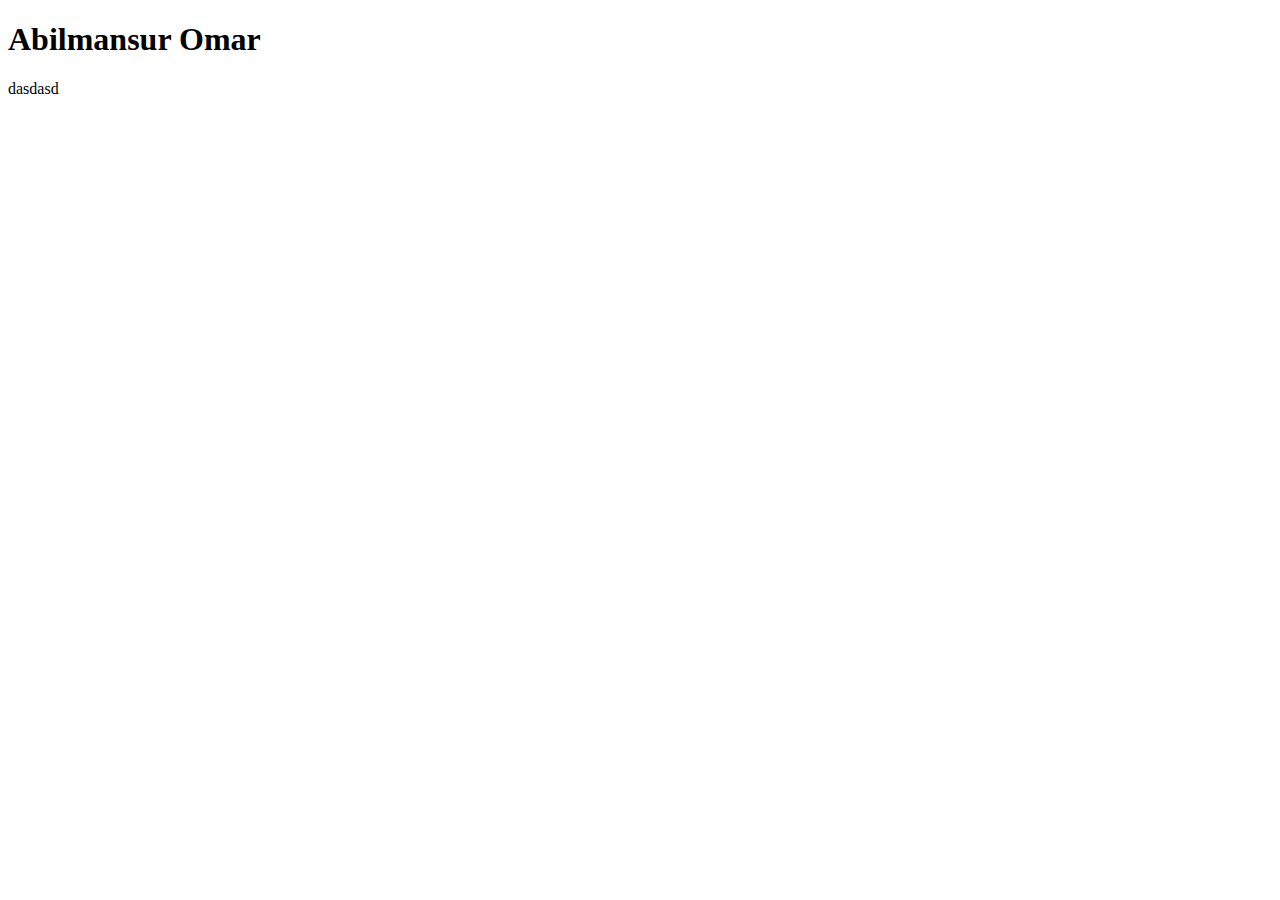
==== index.html @ 1b84843f "Messageee" ====
<!DOCTYPE html>
<html>

<head>

    <meta charset="UTF-8">
    <meta name="viewport" content="width=device=width,initial-scale=1.0">

    <meta http-equiv="X-UA-Compatible"
content="ie=edge">

<title>Abilmansur Omar</title>

</head>

<body>
    <h1>Abilmansur Omar</h1>
</body>
dasdasd

</head>
</html>
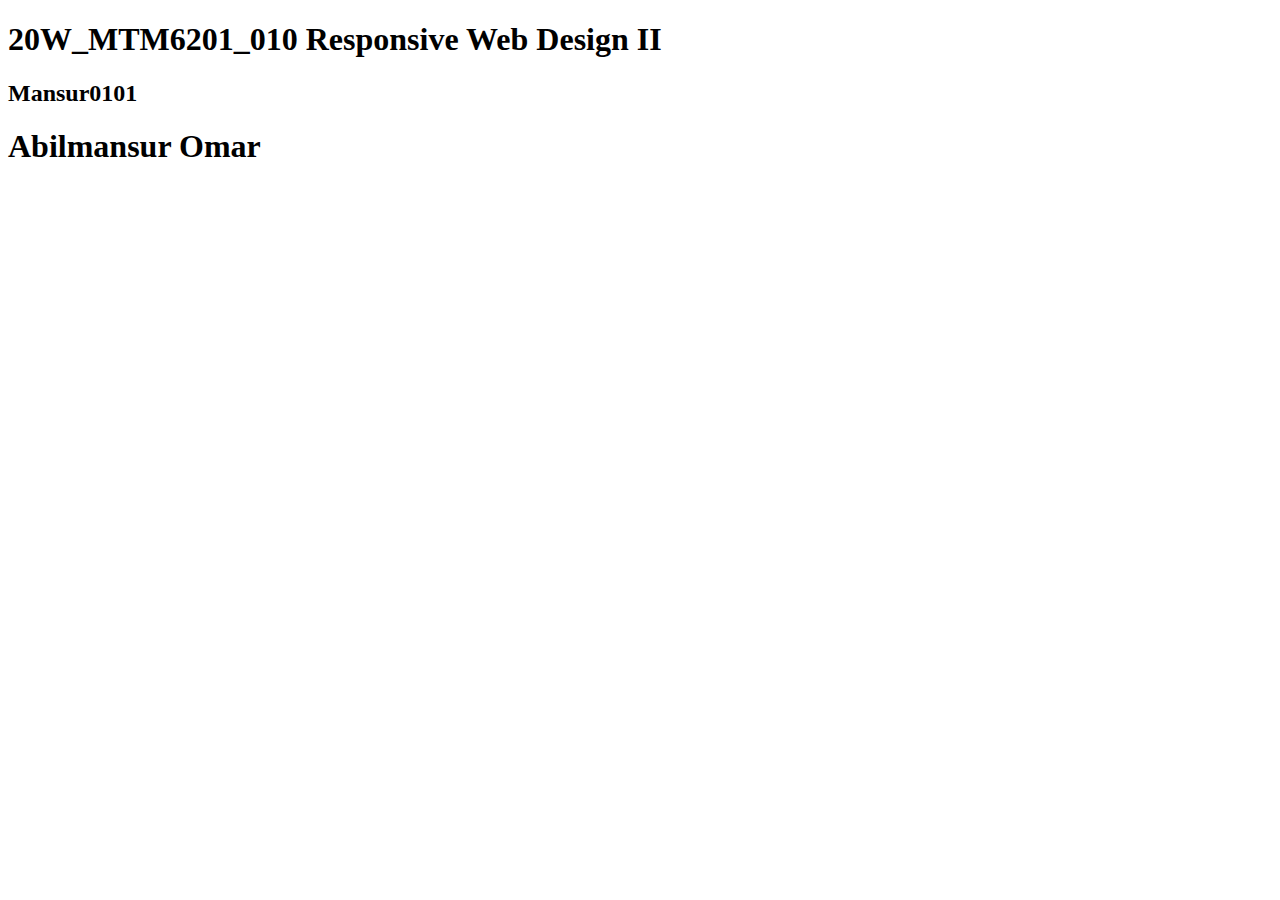
==== commit bebd9d89: "V2" ====
--- a/index.html
+++ b/index.html
@@ -10,13 +10,14 @@
 content="ie=edge">
 
 <title>Abilmansur Omar</title>
-
+<h1> 20W_MTM6201_010 Responsive Web Design II</h1>
+<h2>Mansur0101</h2>
 </head>
 
 <body>
     <h1>Abilmansur Omar</h1>
 </body>
-dasdasd
+
 
 </head>
 </html>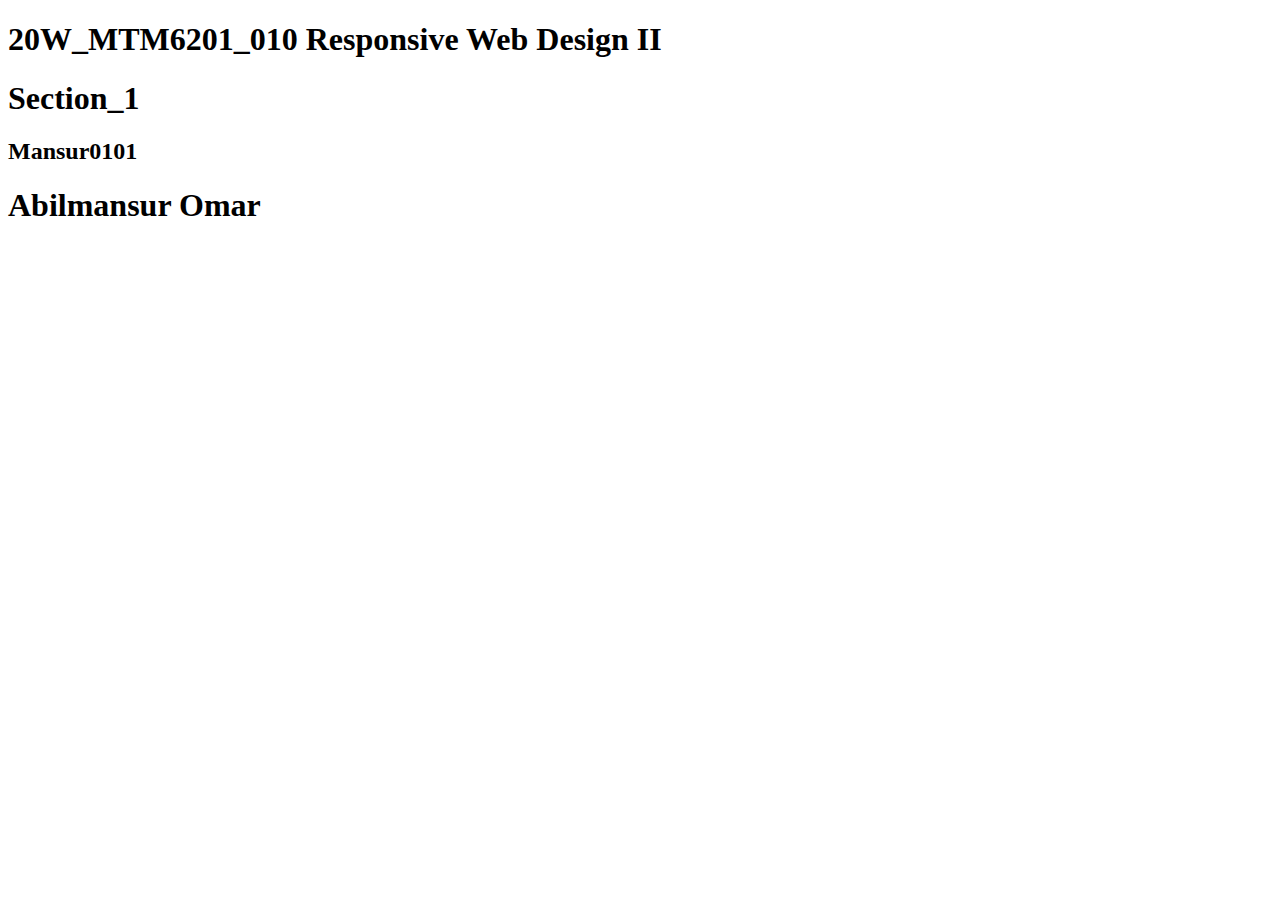
==== commit b8e89232: "v2" ====
--- a/index.html
+++ b/index.html
@@ -11,6 +11,7 @@
 
 <title>Abilmansur Omar</title>
 <h1> 20W_MTM6201_010 Responsive Web Design II</h1>
+<h1>Section_1</h1>
 <h2>Mansur0101</h2>
 </head>
 
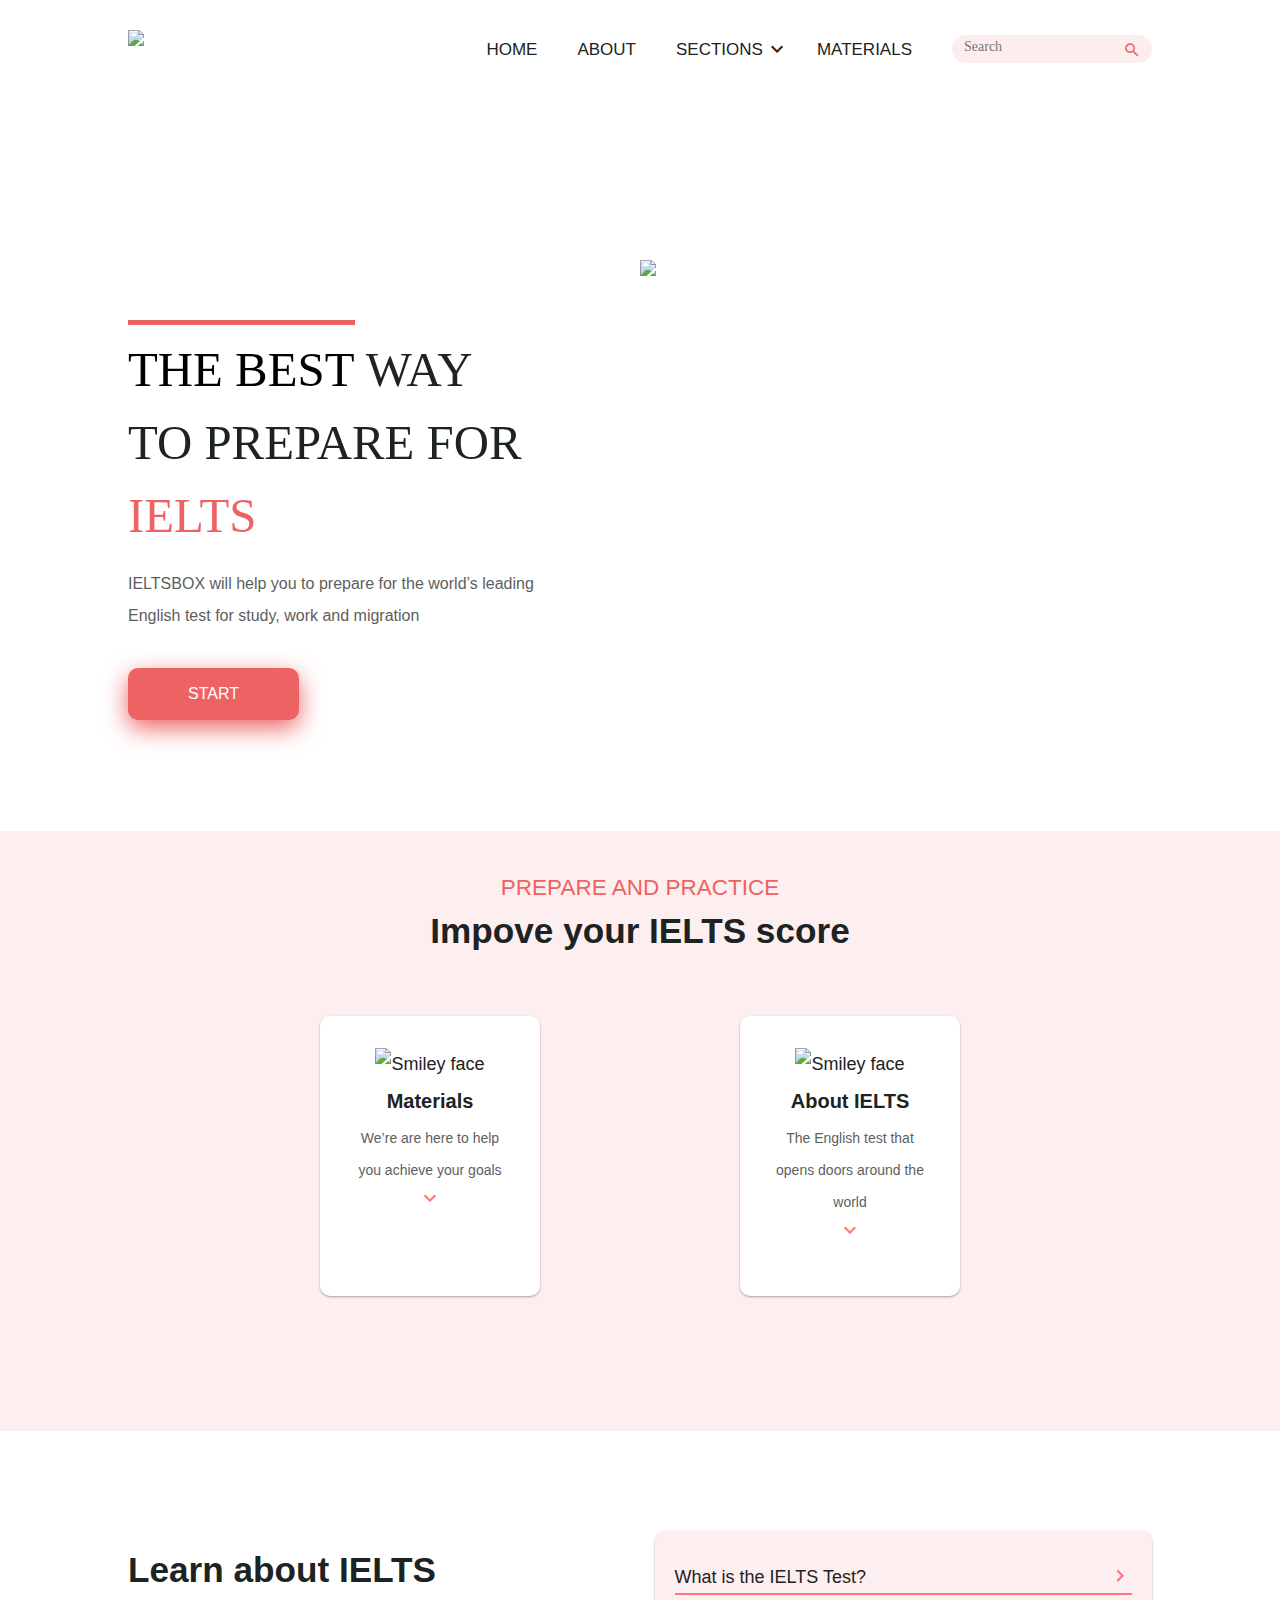
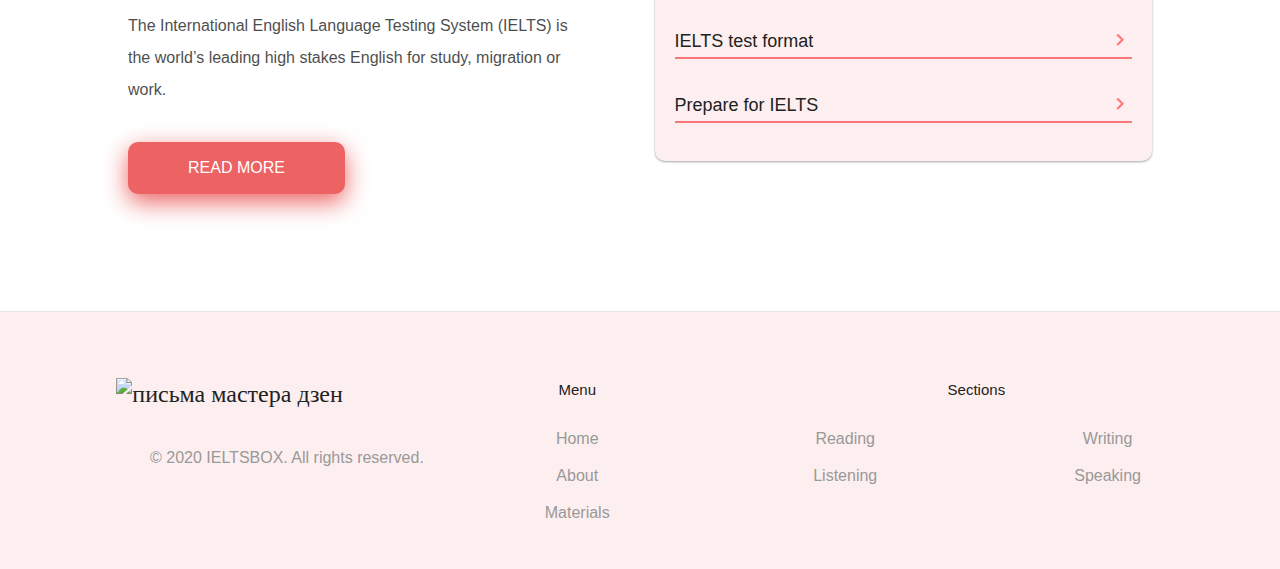
==== commit cf5db5b9: "Last version v.2" ====
--- a/index.html
+++ b/index.html
@@ -1,24 +1,282 @@
 <!DOCTYPE html>
-<html>
+<html lang="en">
 
 <head>
-
     <meta charset="UTF-8">
-    <meta name="viewport" content="width=device=width,initial-scale=1.0">
-
-    <meta http-equiv="X-UA-Compatible"
-content="ie=edge">
-
-<title>Abilmansur Omar</title>
-<h1> 20W_MTM6201_010 Responsive Web Design II</h1>
-<h1>Section_1</h1>
-<h2>Mansur0101</h2>
+    <meta name="viewport" content="width=device-width, initial-scale=1.0">
+    <meta http-equiv="X-UA-Compatible" content="ie=edge">
+    <title>IELTSBOX</title>
+    <link rel="stylesheet" href="https://fonts.googleapis.com/icon?family=Material+Icons">
+    <link rel="stylesheet" type="text/css" href="style.css">
+    <link href="https://cdn.iconmonstr.com/1.3.0/css/iconmonstr-iconic-font.min.css" rel="stylesheet">
+    <link href="https://cdnjs.cloudflare.com/ajax/libs/font-awesome/4.7.0/css/font-awesome.min.css">
+    <link rel="shortcut icon" type="image/png" href="images/favicon.ico"/>
 </head>
 
 <body>
-    <h1>Abilmansur Omar</h1>
+    <!-- NAVBAR -->
+    <div id="navbar">
+        <nav class="navbar">
+           <div id="navbar_ins">
+            
+
+            <div id="logo"><img src="images/Asset%204.png" alt="Письма мастера дзен" width="162px" height="40px"></div>
+
+            <label for="drop" class="toggle" id="burger"><i class="material-icons">menu</i></label>
+            <input type="checkbox" id="drop" />
+            <ul class="menu">
+                <li><a href="#">HOME</a></li>
+                <li>
+                    <a href="#">ABOUT</a>
+                <li>
+
+                    <!-- First Tier Drop Down -->
+                    <label for="drop-2" class="toggle">SECTIONS</label>
+                    <a href="#">SECTIONS<i id="icon" class="material-icons">expand_more</i></a>
+                    <input type="checkbox" id="drop-2" />
+                    <ul>
+                        <li><a href="#">Reading</a></li>
+                        <li><a href="#">Listening</a></li>
+                        <li><a href="#">Writing</a></li>
+                        <li><a href="#">Speaking</a></li>
+
+                    </ul>
+                </li>
+                <li><a id="navbar_Mat" href="#">MATERIALS</a></li>
+                <div id="cover">
+                    <form method="get" action="">
+                        <div class="td"><input type="text" placeholder="Search" required></div>
+                        <button type="submit">
+                            <i id="search" class="material-icons">search</i>
+                        </button>
+
+                    </form>
+                </div>
+
+
+            </ul>
+</div>
+        </nav>
+
+    </div>
+
+    <!-- NAVBAR END -->
+    <div id=section_1>
+       
+           <div id="illustration_mobile">
+
+
+      <img id="header_img_0" src="images/Asset%206.png" alt="Smiley face" width="561.57px" height="418.54px" >
+
+
+        </div>
+       
+        <div id="header">
+           <h1 id="section_1_h1">
+              
+               <span id="overline">THE BEST</span> WAY<br> 
+TO PREPARE FOR <span>IELTS</span>
+           </h1>
+<P id="section_1_p">
+    IELTSBOX will help you to prepare for the world’s leading <br>English test for study, work and migration
+</P>
+
+<div class="box">
+  <a href="#" class="btn btn-white btn-animation-1">Start</a> 
+</div>
+
+        </div>
+
+        <div id="illustration">
+
+
+      <img id="header_img" src="images/Asset%206.png" alt="Smiley face" width="561.57px" height="418.54px" >
+
+
+        </div>
+
+    </div>
+    <div id="section_2">
+       <div id="section_2_title">
+        <h3 id="section_2_h3">
+            PREPARE AND PRACTICE
+        </h3>
+          <h2 id="section_2_h2">
+            Impove your IELTS score
+        </h2>
+        </div>
+        <div id="block">
+           <a href="index.html">
+            <div id="block_1"  >
+            
+          <div class="block_img">
+               <img  src="images/library.png" alt="Smiley face" width="90px" height="90px" >
+          </div>
+           <p class="block_title">
+               Materials
+           </p>
+           <p class="block_p">
+               We’re are here to help you 
+achieve your goals
+           </p>
+           
+               <a href="#"><i id="block_icon" class="material-icons">expand_more</i></a>
+        </div>
+        
+        </a>
+         <a href="index.html">
+        <div id="block_2">
+             
+             <div class="block_img">
+               <img  src="images/About.png" alt="Smiley face" width="90px" height="90px" >
+          </div>
+           <p class="block_title">
+               About IELTS
+           </p>
+           <p class="block_p">
+             The English test that opens doors around the world
+           </p>
+           
+               <a href="#"><i id="block_icon" class="material-icons">expand_more</i></a>
+        </div>
+        </a>
+        </div>
+        
+    </div>
+<div id="section_3">
+    
+    
+       <div id="section3_header">
+           <h1 id="section_3_h1">
+              Learn about IELTS
+           </h1>
+<P id="section_3_p">
+    The International English Language Testing System (IELTS) is the world’s leading high stakes English for study, migration or work.
+</P>
+
+<div id="section_3_button" class="box">
+  <a href="#" class="btn btn-white btn-animation-1">Read more</a> 
+</div>
+             
+
+        </div>
+         <div id="section_3_block">
+            <a href="#"> 
+                <p class="section_3_p">
+                 What is the IELTS Test?
+                 <i id="section_3_icons" class="material-icons">keyboard_arrow_right</i>
+             </p>
+                    </a>
+                     
+                  <a href="#"> 
+             <p class="section_3_p">
+                 IELTS test format
+                     <a href="#"><i id="section_3_icons" class="material-icons">keyboard_arrow_right</i></a>
+             </p>
+                  </a> 
+                   <a href="#"> 
+             <p class="section_3_p">
+                 Prepare for IELTS
+                     <a href="#"><i id="section_3_icons" class="material-icons">keyboard_arrow_right</i></a>
+             </p>
+         </a> 
+        </div>
+    </div>
+    
+    
+    <footer class="footer">
+    
+  <div class="footer__addr">
+    <h1 class="footer__logo"><img src="images/Asset%204.png" alt="Письма мастера дзен" width="125px" height="32px"></h1>
+        
+    
+    <div class="legal">
+    <p id="copyright">&copy; 2020 IELTSBOX. All rights reserved.</p>
+    
+  </div>
+  
+          
+   
+  </div>
+  
+  <ul class="footer__nav">
+    <li class="nav__item">
+      <h2 class="nav__title">Menu</h2>
+
+      <ul class="nav__ul">
+        <li>
+          <a href="#">Home</a>
+        </li>
+
+        <li>
+          <a href="#">About</a>
+        </li>
+            
+        <li>
+          <a href="#">Materials</a>
+        </li>
+      </ul>
+    </li>
+    
+    <li class="nav__item nav__item--extra">
+      <h2 class="nav__title">Sections</h2>
+      
+      <ul class="nav__ul nav__ul--extra">
+        <li>
+          <a href="#">Reading</a>
+        </li>
+        
+        <li>
+          <a href="#">Listening</a>
+        </li>
+        
+        <li>
+          <a href="#">Writing</a>
+        </li>
+        
+        <li>
+          <a href="#">Speaking</a>
+        </li>
+        
+     
+      </ul>
+    </li>
+    
+        </ul>
+</footer>
+    
+    
+    
+    
+    <script>
+        window.onscroll = function() {
+            myFunction()
+        };
+
+        var navbar = document.getElementById("navbar");
+        var sticky = navbar.offsetTop;
+
+        function myFunction() {
+            if (window.pageYOffset >= sticky) {
+                navbar.classList.add("sticky")
+            } else {
+                navbar.classList.remove("sticky");
+            }
+        }
+    </script>
+    <script>
+        let mainNav = document.getElementById("js-menu");
+        let navBarToggle = document.getElementById("js-navbar-toggle");
+
+        navBarToggle.addEventListener("click", function() {
+            mainNav.classList.toggle("active");
+        });
+    </script>
 </body>
 
 
-</head>
-</html>+
+
+
+
+</html>
--- a/style.css
+++ b/style.css
@@ -0,0 +1,982 @@
+/* CSS Document */
+
+@import url(https://fonts.googleapis.com/css?family=Open+Sans);
+@import url(https://fonts.googleapis.com/css?family=Bree+Serif);
+
+body {
+    background: #FFFFFF;
+    font-size: 18px;
+    line-height: 32px;
+    color: #ffffff;
+    margin: 0;
+    padding: 0;
+    word-wrap: break-word !important;
+    font-family: Poppins, sans-serif;
+
+
+}
+
+h1 {
+    font-size: 43.95px;
+    text-align: center;
+    color: #1D2222;
+}
+
+h2{
+    font-size: 35.16px;
+    text-align: center;
+    color: #1D2222;
+    
+}
+
+h3 {
+    font-size: 22.50px;
+    line-height: 34px;
+    text-align: center;
+    color: #1D2222;
+}
+
+h3 a {
+    color: #1D2222;
+}
+
+a {
+    color: #1D2222;
+    text-decoration: none;
+}
+
+
+*
+{
+    outline: none;
+}
+
+/* NAVBAR SEARCH BAR. */
+
+form{
+    width:  200px;
+}
+#cover{
+    margin-top: 15px;
+    display: flex;
+    margin-left: 20px;
+    background-color: #FDEEEE;
+  border-radius: 20px;
+    width: 200px;
+}
+input{
+    float: left;
+    width: 70%;
+    font-family: poppins;
+    font-size: 14px;
+    background-color:transparent;
+    border: none;
+    margin-left:10px; 
+    margin-top: 3px;
+     line-height:0px;
+}
+button{
+    float: right;
+    width: 20%;
+    background-color:transparent;
+      border: none;
+   
+   
+}
+#search{
+    font-size:18px;
+    margin-top:5px; 
+    color: #ED6363;
+}
+/* NAVBAR*/
+.navbar {
+    padding-top: 20px;
+    max-width: 100%;
+    margin: 0 auto;
+        height:8p0x;
+     background-color: #fff;
+
+}
+
+#navbar_ins{
+    max-width:80%; 
+     margin: 0 auto;
+}
+#navbar_Mat{
+    margin-left:-10px;
+    margin-right:20px; 
+}
+
+
+.sticky {
+    position: fixed;
+    top: 0;
+    width: 100%;
+    z-index: 1;
+}
+
+p {
+    text-align: center;
+}
+
+.toggle,
+[id^=drop] {
+    display: none;
+}
+
+.navbar-toggle {
+    position: absolute;
+    top: 10px;
+    right: 10px;
+    cursor: pointer;
+    color: black;
+    font-size: 24px;
+
+}
+
+/* Giving a background-color to the nav container. */
+nav {
+    margin: 0;
+    padding: 0;
+    background-color: #fff;
+}
+
+#logo {
+    display: block;
+    padding: 0px;
+    float: left;
+    font-size: 20px;
+    line-height: 60px;
+    margin-top: 10px;
+    background-color: #fff;
+
+}
+
+#icon{
+    float: right;
+    width: 20%;
+    padding-top:3px;
+}
+
+/* Since we'll have the "ul li" "float:left"
+ * we need to add a clear after the container. */
+
+nav:after {
+    content: "";
+    display: table;
+    clear: both;
+}
+
+/* Removing padding, margin and "list-style" from the "ul",
+ * and adding "position:reltive" */
+nav ul {
+    float: right;
+    padding: 0;
+    margin: 0;
+    list-style: none;
+    position: relative;
+}
+
+/* Positioning the navigation items inline */
+nav ul li {
+    margin: 0px;
+    display: inline-block;
+    float: left;
+    background-color: #fff;
+}
+
+/* Styling the links */
+nav a {
+    display: block;
+    padding: 14px 20px;
+    color: #1D2222;
+    font-size: 17px;
+    text-decoration: none;
+}
+
+
+nav ul li ul li:hover {
+    text-decoration: underline;
+}
+
+/* Background color change on Hover */
+nav a:hover {
+    text-decoration: underline;
+}
+
+/* Hide Dropdowns by Default
+ * and giving it a position of absolute */
+nav ul ul {
+    display: none;
+    position: absolute;
+    /* has to be the same number as the "line-height" of "nav a" */
+    top: 60px;
+  
+}
+
+/* Display Dropdowns on Hover */
+nav ul li:hover > ul {
+    display: inherit;
+}
+
+/* Fisrt Tier Dropdown */
+nav ul ul li {
+    width: 170px;
+    float: none;
+    display: list-item;
+    position: relative;
+    background-color: #FDEFEF;
+   
+}
+
+
+/* Second, Third and more Tiers	
+ * We move the 2nd and 3rd etc tier dropdowns to the left
+ * by the amount of the width of the first tier.
+*/
+nav ul ul ul li {
+    position: relative;
+    top: -60px;
+    /* has to be the same number as the "width" of "nav ul ul li" */
+    left: 170px;
+
+}
+
+
+/* Change ' +' in order to change the Dropdown symbol */
+li > a:after {
+    content: ' ';
+}
+
+li > a:only-child:after {
+    content: '';
+}
+#section_1{
+    display: flex;
+    max-width:80%;
+    margin: 0 auto;
+    max-height:718px; 
+    padding:50px 0; 
+}
+
+#header{
+    float: left;
+    width:50%; 
+      padding: 180px 0;
+}
+
+#illustration{
+    float: right;
+   width:50%;
+    padding: 120px 0;
+      
+}
+
+ #illustration_mobile{
+        display: none;
+        
+    }
+
+#header_img{
+  width: 100%;
+  height: auto;
+    float: right;
+}
+#section_1_h1{
+    text-align: left;
+    line-height: 73px;
+    font-family:Poppins; 
+    font-weight:normal;
+    font-size:48.83px; 
+    margin:0px 0px 0px 0px; 
+    
+     
+}
+
+#overline{
+     display:inline-block;
+    border-top:5px solid #ED6363;
+    padding-top:8px;
+    color:black;
+}
+
+span{
+    color: #ED6363;
+}
+
+#section_1_p{
+    text-align: left;
+    color: #1D2222;
+    opacity: 73%;
+    font-size:16px; 
+}
+}
+
+.box{
+  position:absolute;
+  top:50%;
+  left:50%;
+  transform : translate(-50% ,-50%);
+}
+
+.btn:link,
+.btn:visited{
+  text-decoration: none;
+  text-transform:uppercase;
+  position:relative;
+  top:0;
+  left:0;
+  padding:10px 60px;
+  border-radius:10px;
+  display:inline-block;
+  transition: all .5s;
+  box-shadow:0px 8px 24px #ED6363;
+    font-size: 16px;
+    margin-top:20px; 
+
+}
+
+.btn-white{
+  background:#ED6363;
+  color:#FFF;
+}
+
+.btn:hover{
+   box-shadow:0px 10px 10px rgba(0,0,0,0.2);
+   transform : translateY(-3px);
+}
+
+.btn:active{
+  box-shadow:0px 5px 10px rgba(0,0,0,0.2)
+  transform:translateY(-1px);
+}
+
+.btn-bottom-animation-1{
+  animation:comeFromBottom 1s ease-out .8s;
+}
+
+.btn::after{
+  content:"";
+  text-decoration: none;
+  text-transform:uppercase;
+  position:absolute;
+  width:100%;
+  height:100%;
+  top:0;
+  left:0;
+  border-radius:20px;
+  display:inline-block;
+  z-index:-1;
+  transition: all .5s;
+}
+
+.btn-white::after {
+    background: #ED6363;
+}
+
+.btn-animation-1:hover::after {
+    transform: scaleX(1.4) scaleY(1.6);
+    opacity: 0;
+}
+
+@keyframes comeFromBottom{
+  0%{
+    opacity:0;
+    transform:translateY(40px);
+  } 
+  100%{
+    opacity:1;
+    transform:translateY(0);
+  }
+}
+
+#section_2{
+    background-color:#FDEFEF;
+     display:block; 
+    max-width:100%;
+    max-height:1000px; 
+    height:600px; 
+
+  
+}
+
+#section_2_h3{
+    font-weight:normal;
+    color: #ED6363;
+    padding-top:40px ;
+    margin-bottom: 10px; 
+}
+
+#section_2_h2{
+    font-weight:600;
+    margin-top: 10px; 
+}
+   
+#section_2_title{
+    width:100%; 
+}
+#block{
+    display: flex;
+    max-width:50%;
+    margin:0 auto; 
+}
+     #block_1{
+        float:left;
+        width:70%;
+        height:280px; 
+        background-color:#fff;
+        color: #1D2222;
+        padding:30px;
+        margin-top:40px; 
+        border: 2px solid #FFF; 
+        border-radius:10px; 
+        box-shadow: 0 1px 3px rgba(0,0,0,0.12), 0 1px 2px rgba(0,0,0,0.24);
+  transition: all 0.3s cubic-bezier(.25,.8,.25,1);
+        text-align: center;
+        }
+ #block_1:hover{
+      box-shadow: 0 14px 28px rgba(0,0,0,0.25), 0 10px 10px rgba(0,0,0,0.22); 
+        }
+   #block_2{
+        float:right;
+        width:70%;
+        margin-left:200px;  
+        height:280px; 
+        background-color:#fff;
+        color: #1D2222;
+        padding:30px;
+        margin-top:40px; 
+        border: 2px solid #FFF; 
+        border-radius:10px; 
+       box-shadow: 0 1px 3px rgba(0,0,0,0.12), 0 1px 2px rgba(0,0,0,0.24);
+  transition: all 0.3s cubic-bezier(.25,.8,.25,1);
+        text-align: center;
+        }
+#block_2:hover{
+      box-shadow: 0 14px 28px rgba(0,0,0,0.25), 0 10px 10px rgba(0,0,0,0.22); 
+        }
+.block_title{
+    font-size:20px;
+    font-weight:600;
+    margin:5px 0px; 
+  
+}
+.block_p{
+    font-size:14px;
+    margin:0px 0px; 
+    opacity:73%; 
+}
+#block_icon{
+    color: #FF757C;
+}
+#section_3{
+    display: flex;
+    max-width:80%;
+    height:330px; 
+    margin: 0 auto;
+    max-height:718px; 
+    padding:50px 0; 
+    margin-top: 50px;
+    margin-bottom:100px; 
+}
+#section3_header{
+    max-width:50%;
+    
+}
+#section_3_h1{
+   text-align:left; 
+        font-size:35.16px;
+}
+
+
+#section_3_p{
+ color: black;
+     text-align:left;
+    opacity:70%;
+        font-size:16px;
+    
+     
+}
+  .section_3_p:hover{
+          text-decoration: underline;
+    }
+
+#section_3_block{
+    float: right;
+    background-color:#FDEFEF;
+    width:100%; 
+    margin-left:80px; 
+    border-radius:10px; 
+     box-shadow: 0 1px 3px rgba(0,0,0,0.12), 0 1px 2px rgba(0,0,0,0.24);
+  transition: all 0.3s cubic-bezier(.25,.8,.25,1);
+}
+.section_3_p
+{
+    margin-left:20px; 
+     margin-right:20px; 
+    text-align:left;
+    margin-top:30px; 
+ color:#1D2222;
+    border-bottom:2px solid #FF757C; 
+ 
+}
+#section_3_icons{
+ float: right;
+    margin-top:3px; 
+    color: #FF757C;
+}
+
+
+
+/* FOOTER */
+
+*, *:before, *:after {
+  box-sizing: border-box;
+}
+
+
+
+
+.footer {
+  display: flex;
+  flex-flow: row wrap;
+  padding: 30px 30px 20px 30px;
+  color: #2f2f2f;
+  background-color: #FDEFEF;
+  border-top: 1px solid #e5e5e5;
+    margin-top:80px; 
+}
+
+.footer > * {
+  flex:  1 100%;
+}
+
+.footer__addr {
+  margin-right: 1.25em;
+  margin-bottom: 2em;
+    margin-top:20px; 
+}
+
+.footer__logo {
+  font-family: 'Pacifico', cursive;
+  font-weight: 400;
+  text-transform: lowercase;
+  font-size: 1.5rem;
+}
+
+.footer__addr h2 {
+  margin-top: 1.3em;
+  font-size: 15px;
+  font-weight: 400;
+}
+
+.nav__title {
+  font-weight: 400;
+  font-size: 15px;
+}
+
+.footer address {
+  font-style: normal;
+  color: #999;
+}
+
+.footer__btn {
+  display: flex;
+  align-items: center;
+  justify-content: center;
+  height: 36px;
+  max-width: max-content;
+
+  border-radius: 100px;
+  color: #2f2f2f;
+  line-height: 0;
+  margin: 0.6em 0;
+  font-size: 1rem;
+  padding: 0 1.3em;
+}
+
+.footer ul {
+  list-style: none;
+  padding-left: 0;
+}
+
+.footer li {
+  line-height: 2em;
+}
+
+.footer a {
+  text-decoration: none;
+}
+
+.footer__nav {
+  display: flex;
+	flex-flow: row wrap;
+    text-align: center;
+}
+
+.footer__nav > * {
+  flex: 1 50%;
+  margin-right: 1.25em;
+}
+
+.nav__ul a {
+  color: #999;
+    font-size:16px; 
+}
+
+.nav__ul--extra {
+  column-count: 2;
+  column-gap: 1.25em;
+}
+
+.legal {
+  display: flex;
+  flex-wrap: wrap;
+  color: #999;
+   
+}
+  
+.legal__links {
+  display: flex;
+  align-items: center;
+}
+
+#copyright{
+    text-align:right;
+    font-size:16px;
+    margin-left:120px; 
+}
+
+.heart {
+  color: #2f2f2f;
+}
+
+@media screen and (min-width: 24.375em) {
+  .legal .legal__links {
+    margin-left: 0px;
+      
+  }
+      
+}
+
+@media screen and (min-width: 40.375em) {
+  .footer__nav > * {
+    flex: 1;
+  }
+  
+  .nav__item--extra {
+    flex-grow: 2;
+  }
+  
+  .footer__addr {
+    flex: 1 0px;
+  }
+  
+  .footer__nav {
+    flex: 2 0px;
+  }
+  
+}
+
+
+    
+
+/* Media Queries
+--------------------------------------------- */
+
+@media all and (max-width : 768px) {
+    
+    body {
+    background: #FFFFFF;
+    font-size: 16px;
+    line-height: 32px;
+    color: #ffffff;
+    margin: 0;
+    padding: 0;
+    word-wrap: break-word !important;
+    font-family: Poppins, sans-serif;
+
+
+}
+
+h1 {
+    font-size: 39.06px;
+    text-align: center;
+    color: #1D2222;
+}
+
+h2{
+    font-size: 25px;
+    text-align: center;
+    color: #1D2222;
+    
+}
+
+h3 {
+    font-size: 20.00px;
+    line-height: 34px;
+    text-align: center;
+    color: #1D2222;
+}
+    
+    .navbar {
+        max-width: 100%;
+        margin: 0 auto
+    }
+    
+    #navbar_Mat{
+    margin-left:0px;
+    margin-right:0px; 
+}
+    #navbar_ins{
+    max-width:100%; 
+
+}
+
+
+    #logo {
+        display: block;
+        padding: 0;
+        width: 35%;
+        text-align: center;
+        float: left;
+        margin-top: 10px;
+        margin-left:20px; 
+    }
+
+    nav {
+        margin: 0;
+    }
+
+    /* Hide the navigation menu by default */
+    /* Also hide the  */
+    .toggle + a,
+    .menu {
+        display: none;
+        text-align: center;
+        width: 100%;
+
+    }
+
+    /* Stylinf the toggle lable */
+    .toggle {
+        display: block;
+        background-color: #FDEFEF;
+        ;
+        padding: 14px 20px;
+        color: #1D2222;
+        font-size: 17px;
+        text-decoration: none;
+        border: none;
+    }
+
+
+
+
+    /* Display Dropdown when clicked on Parent Lable */
+    [id^=drop]:checked + ul {
+        display: block;
+
+    }
+
+    .material-icons {
+        color: #ED6363;
+ 
+    }
+
+    #burger {
+        float: right;
+        margin-top: 2px;
+        background-color: #fff;
+    }
+
+    /* Change menu item's width to 100% */
+    nav ul li {
+        display: block;
+        width: 100%;
+        background-color: #FDEFEF;
+        border-bottom: solid 1px #ED6363;
+    }
+
+    nav ul ul .toggle,
+    nav ul ul a {
+        padding: 0 40px;
+
+    }
+
+    nav ul ul ul a {
+        padding: 0 80px;
+
+    }
+
+    nav a:hover,
+    nav ul ul ul a {
+        text-decoration: underline;
+    }
+
+    nav ul li ul li .toggle,
+    nav ul ul a,
+    nav ul ul ul a {
+        padding: 14px 20px;
+        color: #1D2222;
+        font-size: 17px;
+
+    }
+
+
+    nav ul li ul li .toggle,
+    nav ul ul a {
+        background-color: #FFF;
+    }
+
+    /* Hide Dropdowns by Default */
+    nav ul ul {
+        float: none;
+        position: static;
+        color: #ffffff;
+        /* has to be the same number as the "line-height" of "nav a" */
+    }
+
+    /* Hide menus on hover */
+    nav ul ul li:hover > ul,
+    nav ul li:hover > ul {
+        display: none;
+    }
+
+    /* Fisrt Tier Dropdown */
+    nav ul ul li {
+        display: block;
+        width: 100%;
+    }
+
+    nav ul ul ul li {
+        position: static;
+        /* has to be the same number as the "width" of "nav ul ul li" */
+
+    }
+    
+    #cover{
+        display: none;
+    }
+    
+#section_1{
+    display:block; 
+    max-width:100%;
+    margin: 0 auto;
+    height:900px; 
+      padding:0 ; 
+    
+}
+
+#header{
+    text-align: center;
+    width:100%; 
+      padding: 0 0;
+    margin:0 auto;
+      
+}
+    #illustration_mobile{
+        display: block;
+         margin: 0 auto;
+   width:100%;
+    padding-top:140px ;
+        right: 100px;
+        
+    }
+#illustration{
+    display: none;
+      
+}
+    #header_img_0{
+  width: 100%;
+  height: auto;
+  padding:0 50px;
+
+
+    
+}
+    #section_1_h1{
+    text-align: center;
+    line-height: 53px;
+    font-family:Poppins; 
+    font-weight:normal;
+    font-size:31.25px; 
+    margin:0px 0px 0px 0px; 
+    
+     
+}
+    #section_1_p{
+    text-align: center;
+    color: #1D2222;
+    opacity: 73%;
+    font-size:16px; 
+}
+    
+    #overline{
+     display:inline-block;
+    border-top:0px;
+    padding-top:8px;  
+    color:black;
+}
+    #section_2{
+    margin-top:100px; 
+          height:900px; 
+        
+}
+    #block{
+    display: block;
+        max-width:80%; 
+        
+  
+}
+    #block_1{
+      width: 100%;
+         
+        
+        }
+     #block_2{
+        
+           width: 100%;
+         
+
+      
+        }
+ #section_3{
+    display: block;
+     height:600px; 
+
+}
+    #section3_header{
+        max-width:100%; 
+       
+}
+    #section_3_h1 {
+        text-align: center;
+        font-size:25.00px;
+    }
+    
+    #section_3_p{
+          text-align: center;
+    }
+   
+    
+    #section_3_button{
+        text-align: center;
+        margin-bottom:60px; 
+}
+    #copyright{
+    text-align:center;
+           margin-left:0px; 
+           margin:0 auto;
+}
+
+}
+
+@media all and (max-width : 330px) {
+
+    nav ul li {
+        display: block;
+        width: 94%;
+    }
+
+}
